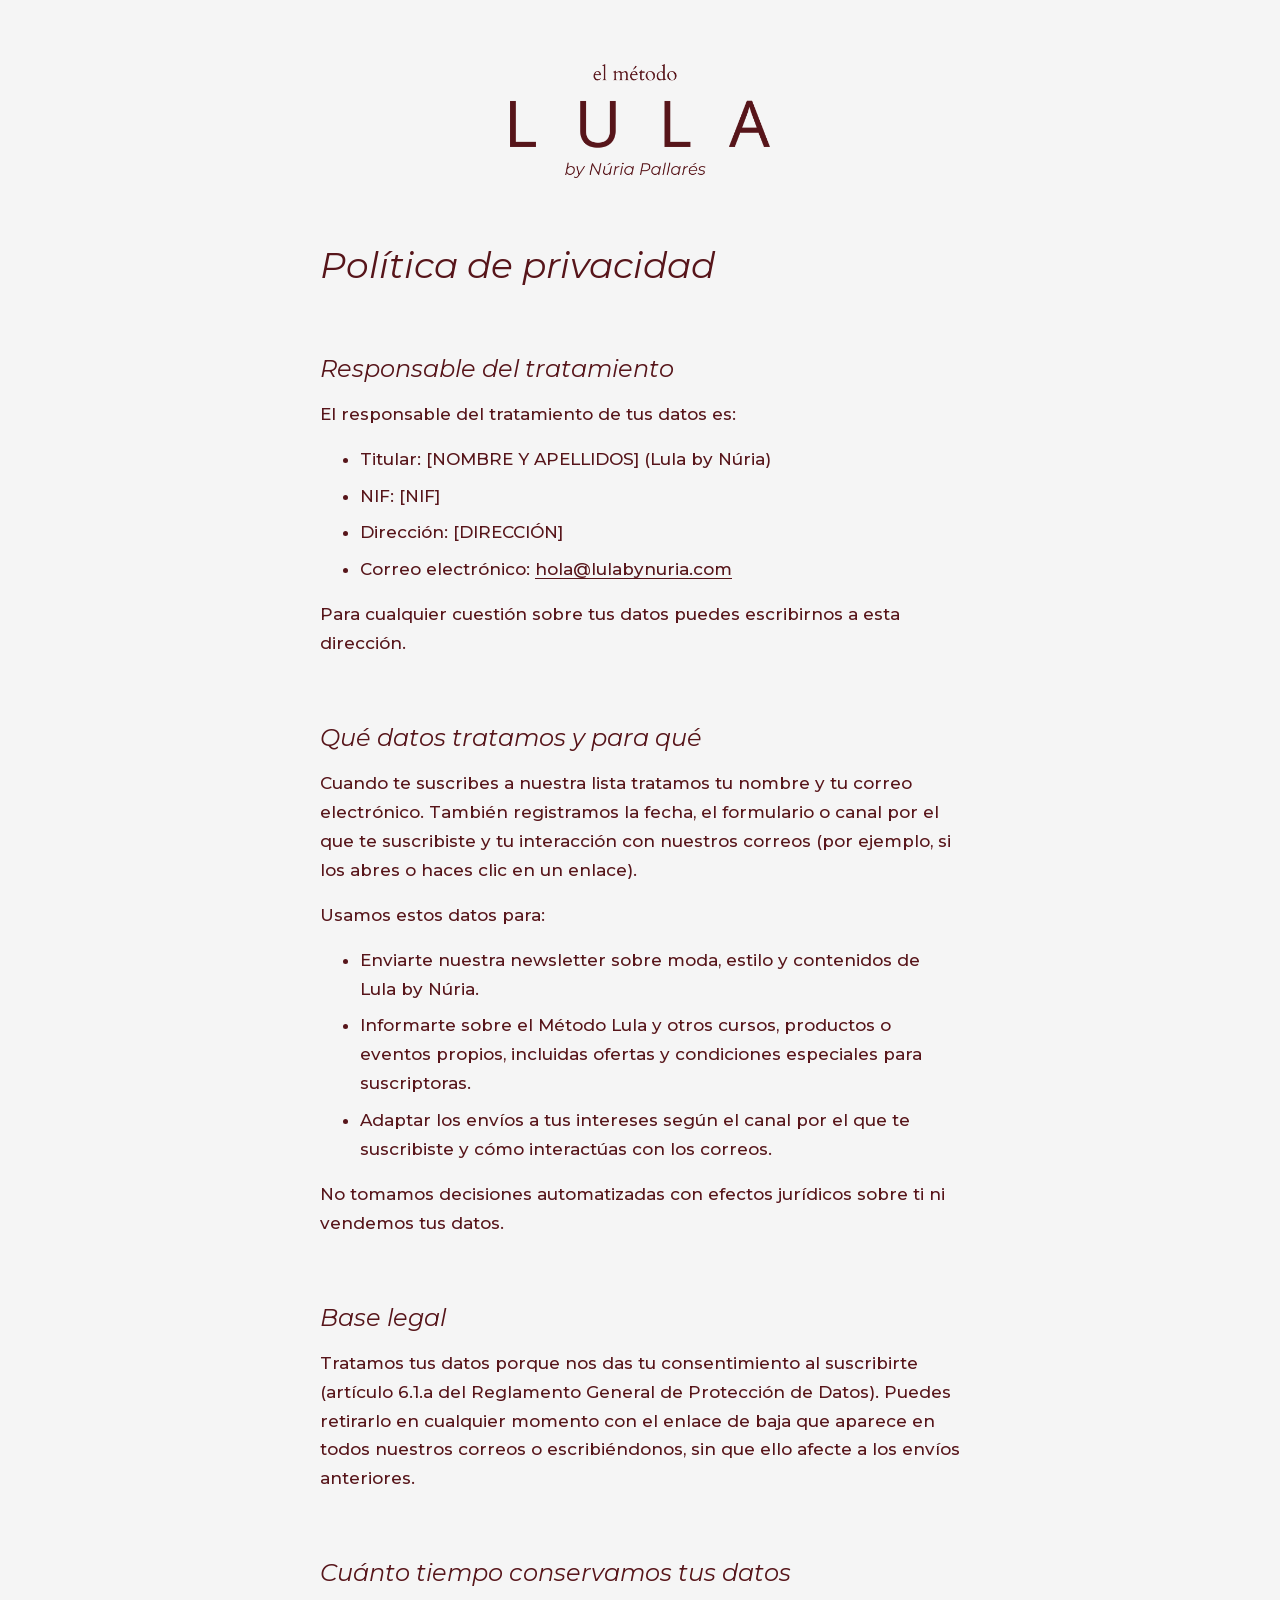
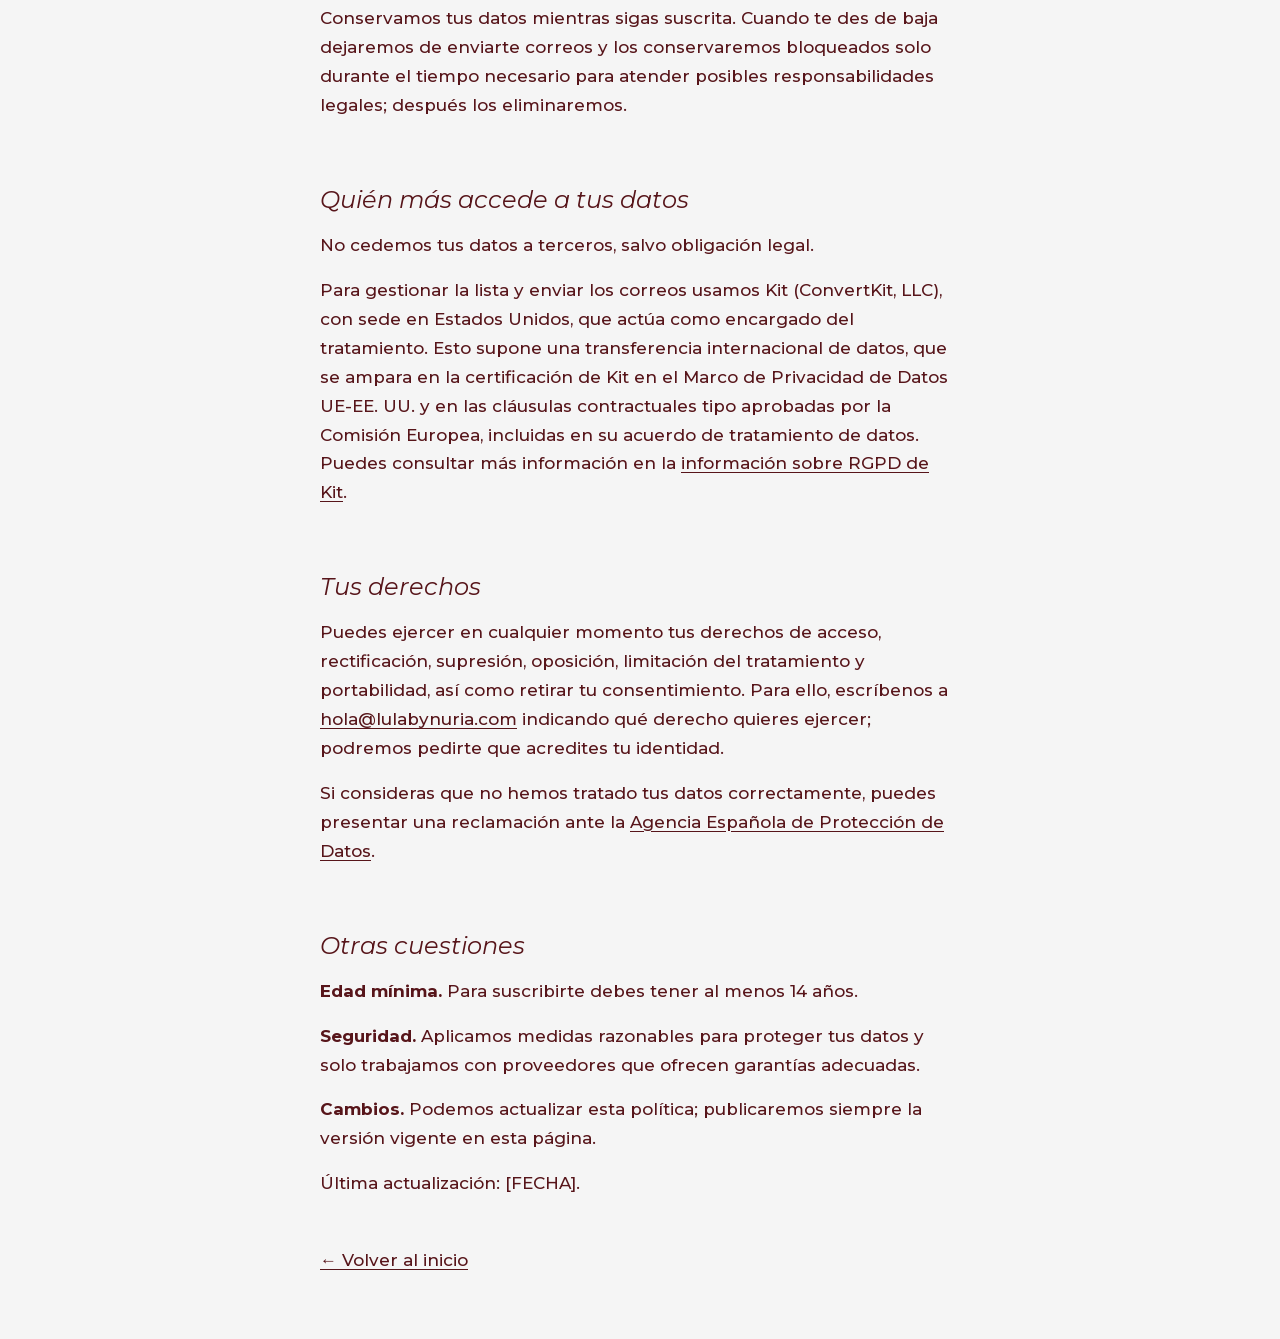
==== privacidad.html @ e3833116 "Web inicial lulabynuria.com: cuenta atrás y política de privacidad Co-Authored-By: Claude Sonnet 5.5" ====
<!doctype html>
<html lang="es">
<head>
<meta charset="utf-8">
<meta name="viewport" content="width=device-width, initial-scale=1">
<title>Política de privacidad | Lula by Núria</title>
<meta name="description" content="Política de privacidad de Lula by Núria: qué datos tratamos al suscribirte a la lista, para qué y cómo ejercer tus derechos.">
<meta name="theme-color" content="#f5f5f5">
<link rel="canonical" href="https://lulabynuria.com/privacidad.html">
<link rel="icon" href="favicon.ico" sizes="48x48">
<link rel="icon" type="image/png" sizes="32x32" href="assets/img/favicon-32.png">
<link rel="icon" type="image/png" sizes="512x512" href="assets/img/icon-512.png">
<link rel="apple-touch-icon" href="assets/img/apple-touch-icon.png">
<link rel="preload" href="assets/fonts/montserrat.woff2" as="font" type="font/woff2" crossorigin>
<link rel="stylesheet" href="css/site.css">
</head>
<body>
<article class="doc">
  <a href="./"><img class="logo" src="assets/img/logotipo-burdeos.png" width="960" height="420" alt="el método LULA by Núria Pallarés"></a>

  <h1>Política de privacidad</h1>

  <h2>Responsable del tratamiento</h2>
  <p>El responsable del tratamiento de tus datos es:</p>
  <ul>
    <li>Titular: [NOMBRE Y APELLIDOS] (Lula by Núria)</li>
    <li>NIF: [NIF]</li>
    <li>Dirección: [DIRECCIÓN]</li>
    <li>Correo electrónico: <a href="mailto:hola@lulabynuria.com">hola@lulabynuria.com</a></li>
  </ul>
  <p>Para cualquier cuestión sobre tus datos puedes escribirnos a esta dirección.</p>

  <h2>Qué datos tratamos y para qué</h2>
  <p>Cuando te suscribes a nuestra lista tratamos tu nombre y tu correo electrónico. También registramos la fecha, el formulario o canal por el que te suscribiste y tu interacción con nuestros correos (por ejemplo, si los abres o haces clic en un enlace).</p>
  <p>Usamos estos datos para:</p>
  <ul>
    <li>Enviarte nuestra newsletter sobre moda, estilo y contenidos de Lula by Núria.</li>
    <li>Informarte sobre el Método Lula y otros cursos, productos o eventos propios, incluidas ofertas y condiciones especiales para suscriptoras.</li>
    <li>Adaptar los envíos a tus intereses según el canal por el que te suscribiste y cómo interactúas con los correos.</li>
  </ul>
  <p>No tomamos decisiones automatizadas con efectos jurídicos sobre ti ni vendemos tus datos.</p>

  <h2>Base legal</h2>
  <p>Tratamos tus datos porque nos das tu consentimiento al suscribirte (artículo 6.1.a del Reglamento General de Protección de Datos). Puedes retirarlo en cualquier momento con el enlace de baja que aparece en todos nuestros correos o escribiéndonos, sin que ello afecte a los envíos anteriores.</p>

  <h2>Cuánto tiempo conservamos tus datos</h2>
  <p>Conservamos tus datos mientras sigas suscrita. Cuando te des de baja dejaremos de enviarte correos y los conservaremos bloqueados solo durante el tiempo necesario para atender posibles responsabilidades legales; después los eliminaremos.</p>

  <h2>Quién más accede a tus datos</h2>
  <p>No cedemos tus datos a terceros, salvo obligación legal.</p>
  <p>Para gestionar la lista y enviar los correos usamos Kit (ConvertKit, LLC), con sede en Estados Unidos, que actúa como encargado del tratamiento. Esto supone una transferencia internacional de datos, que se ampara en la certificación de Kit en el Marco de Privacidad de Datos UE-EE. UU. y en las cláusulas contractuales tipo aprobadas por la Comisión Europea, incluidas en su acuerdo de tratamiento de datos. Puedes consultar más información en la <a href="https://help.kit.com/en/articles/2502571-gdpr-faq" rel="noopener">información sobre RGPD de Kit</a>.</p>

  <h2>Tus derechos</h2>
  <p>Puedes ejercer en cualquier momento tus derechos de acceso, rectificación, supresión, oposición, limitación del tratamiento y portabilidad, así como retirar tu consentimiento. Para ello, escríbenos a <a href="mailto:hola@lulabynuria.com">hola@lulabynuria.com</a> indicando qué derecho quieres ejercer; podremos pedirte que acredites tu identidad.</p>
  <p>Si consideras que no hemos tratado tus datos correctamente, puedes presentar una reclamación ante la <a href="https://www.aepd.es" rel="noopener">Agencia Española de Protección de Datos</a>.</p>

  <h2>Otras cuestiones</h2>
  <p><strong>Edad mínima.</strong> Para suscribirte debes tener al menos 14 años.</p>
  <p><strong>Seguridad.</strong> Aplicamos medidas razonables para proteger tus datos y solo trabajamos con proveedores que ofrecen garantías adecuadas.</p>
  <p><strong>Cambios.</strong> Podemos actualizar esta política; publicaremos siempre la versión vigente en esta página.</p>
  <p>Última actualización: [FECHA].</p>

  <a class="back" href="./">← Volver al inicio</a>
</article>
</body>
</html>
---- css/site.css ----
@import url("../marca-lula/tokens.css");

@font-face{font-family:"Montserrat";font-style:normal;font-weight:500 700;font-display:swap;src:url("../assets/fonts/montserrat.woff2") format("woff2")}
@font-face{font-family:"Montserrat";font-style:italic;font-weight:400;font-display:swap;src:url("../assets/fonts/montserrat-italic.woff2") format("woff2")}
@font-face{font-family:"Cardo";font-style:normal;font-weight:400;font-display:swap;src:url("../assets/fonts/cardo.woff2") format("woff2")}
@font-face{font-family:"Noto Sans";font-style:normal;font-weight:400;font-display:swap;src:url("../assets/fonts/noto-sans.woff2") format("woff2")}

*,*::before,*::after{box-sizing:border-box}
html{-webkit-text-size-adjust:100%}
body{margin:0;background:var(--surface);color:var(--ink);font-family:var(--font-sans);font-weight:500;font-size:17px;line-height:1.7}
a{color:var(--ink)}
a:focus-visible,.btn:focus-visible{outline:3px solid var(--ink);outline-offset:3px}

.page{min-height:100vh;min-height:100svh;display:flex;flex-direction:column;align-items:center;text-align:center;padding:var(--space-3) var(--space-2)}
.page>main{flex:1;display:flex;flex-direction:column;align-items:center;justify-content:center;width:100%;max-width:640px;gap:var(--space-3);padding-top:var(--space-3)}

.logo{display:block;width:min(78vw,380px);height:auto;margin:var(--space-3) auto 0}
.titular{font-style:italic;font-weight:400;font-size:clamp(24px,6.4vw,32px);line-height:1.3;margin:0}
.eyebrow{font-family:var(--font-serif);font-size:clamp(22px,6vw,28px);line-height:1.2;margin:0}

.countdown{display:flex;justify-content:center;gap:var(--space-2);margin:0 0 var(--space-2);padding:0;list-style:none}
.countdown li{min-width:72px}
.countdown .num{display:block;font-size:clamp(34px,11vw,56px);font-weight:500;line-height:1.1;font-variant-numeric:tabular-nums}
.countdown .lbl{display:block;font-family:var(--font-serif);font-size:18px;line-height:1.4}
.launched{font-style:italic;font-weight:400;font-size:clamp(34px,9vw,48px);line-height:1.2;margin:0}

.lema{font-style:italic;font-weight:400;font-size:clamp(22px,5.6vw,28px);line-height:1.3;margin:var(--space-3) 0 0}
.sub{margin:0;max-width:30em}

.btn{display:inline-block;background:var(--accent);color:var(--blanco);font:700 19px/1.2 var(--font-sans);text-decoration:none;padding:18px 32px;border-radius:var(--radius-sm)}
.btn:hover{background:var(--brand-burdeos)}

.foot{padding:var(--space-3) 0 var(--space-1);font-size:14px;line-height:1.6;font-weight:500;display:flex;gap:var(--space-3);flex-wrap:wrap;justify-content:center}

/* Páginas de texto */
.doc{max-width:42rem;margin:0 auto;padding:var(--space-3) var(--space-2) var(--space-4);text-align:left}
.doc .logo{width:min(60vw,260px);margin:var(--space-3) auto var(--space-4)}
.doc h1{font-style:italic;font-weight:400;font-size:clamp(28px,7vw,36px);line-height:1.3;margin:0 0 var(--space-3)}
.doc h2{font-style:italic;font-weight:400;font-size:24px;line-height:1.3;margin:var(--space-4) 0 var(--space-2)}
.doc p,.doc ul{margin:0 0 var(--space-2)}
.doc li{margin-bottom:var(--space-1)}
.doc .back{display:inline-block;margin-top:var(--space-3)}
.doc a{text-underline-offset:3px;overflow-wrap:anywhere}
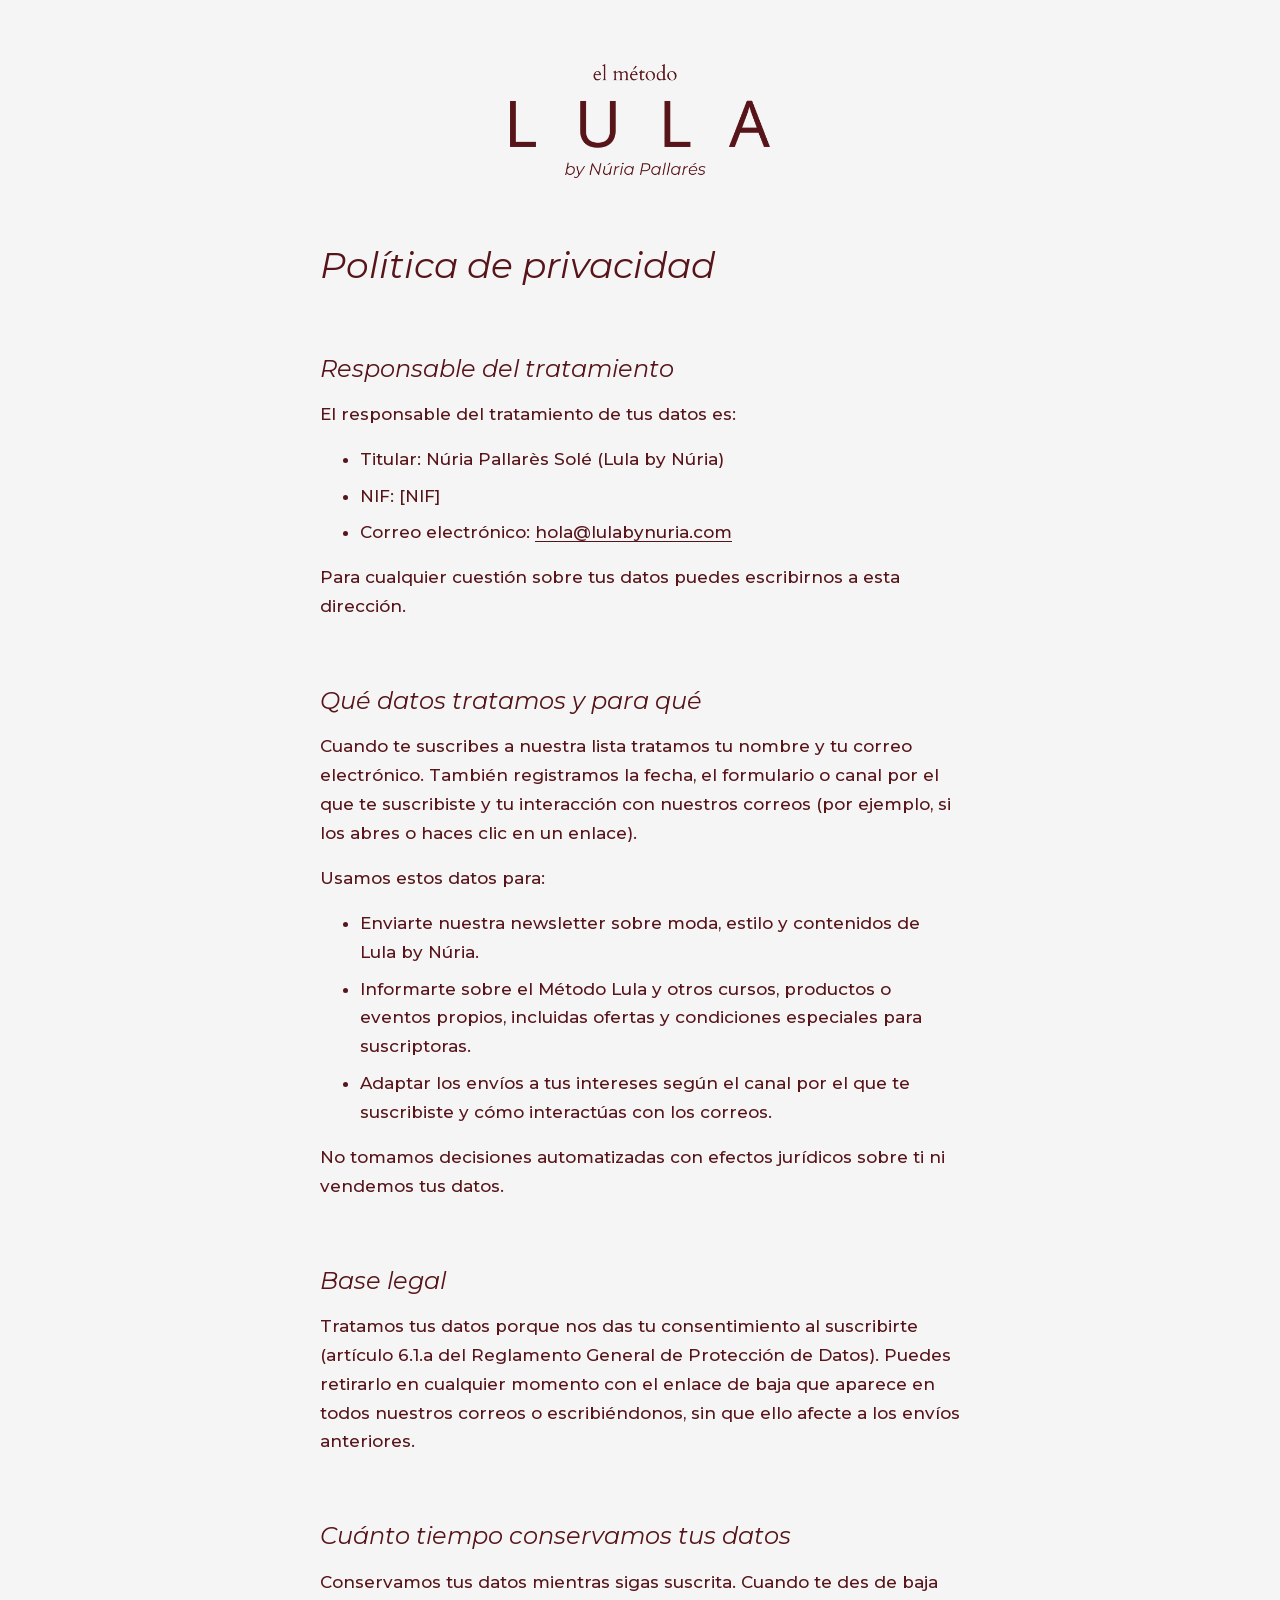
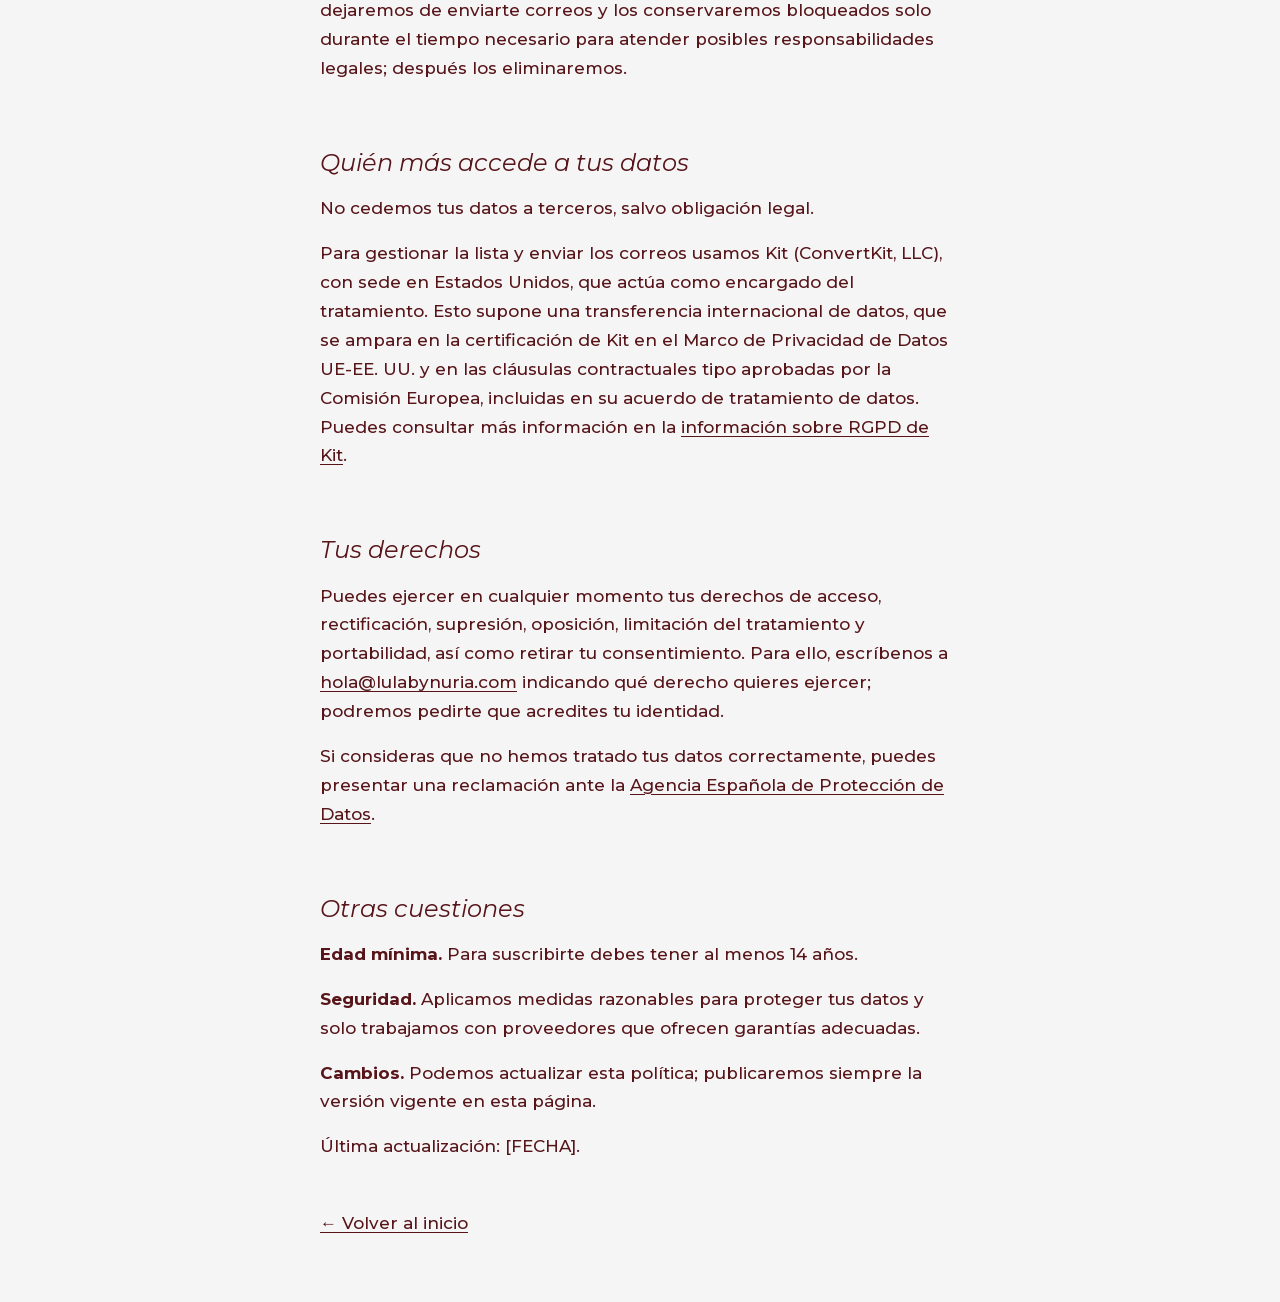
==== commit a4482f86: "Privacidad: nombre del titular y se quita la dirección de momento Co-Authored-By: Claude Sonnet 5.5 " ====
--- a/privacidad.html
+++ b/privacidad.html
@@ -6,7 +6,7 @@
 <title>Política de privacidad | Lula by Núria</title>
 <meta name="description" content="Política de privacidad de Lula by Núria: qué datos tratamos al suscribirte a la lista, para qué y cómo ejercer tus derechos.">
 <meta name="theme-color" content="#f5f5f5">
-<link rel="canonical" href="https://lulabynuria.com/privacidad.html">
+<link rel="canonical" href="https://lulabynuria.com/privacidad">
 <link rel="icon" href="favicon.ico" sizes="48x48">
 <link rel="icon" type="image/png" sizes="32x32" href="assets/img/favicon-32.png">
 <link rel="icon" type="image/png" sizes="512x512" href="assets/img/icon-512.png">
@@ -23,9 +23,8 @@
   <h2>Responsable del tratamiento</h2>
   <p>El responsable del tratamiento de tus datos es:</p>
   <ul>
-    <li>Titular: [NOMBRE Y APELLIDOS] (Lula by Núria)</li>
+    <li>Titular: Núria Pallarès Solé (Lula by Núria)</li>
     <li>NIF: [NIF]</li>
-    <li>Dirección: [DIRECCIÓN]</li>
     <li>Correo electrónico: <a href="mailto:hola@lulabynuria.com">hola@lulabynuria.com</a></li>
   </ul>
   <p>Para cualquier cuestión sobre tus datos puedes escribirnos a esta dirección.</p>
